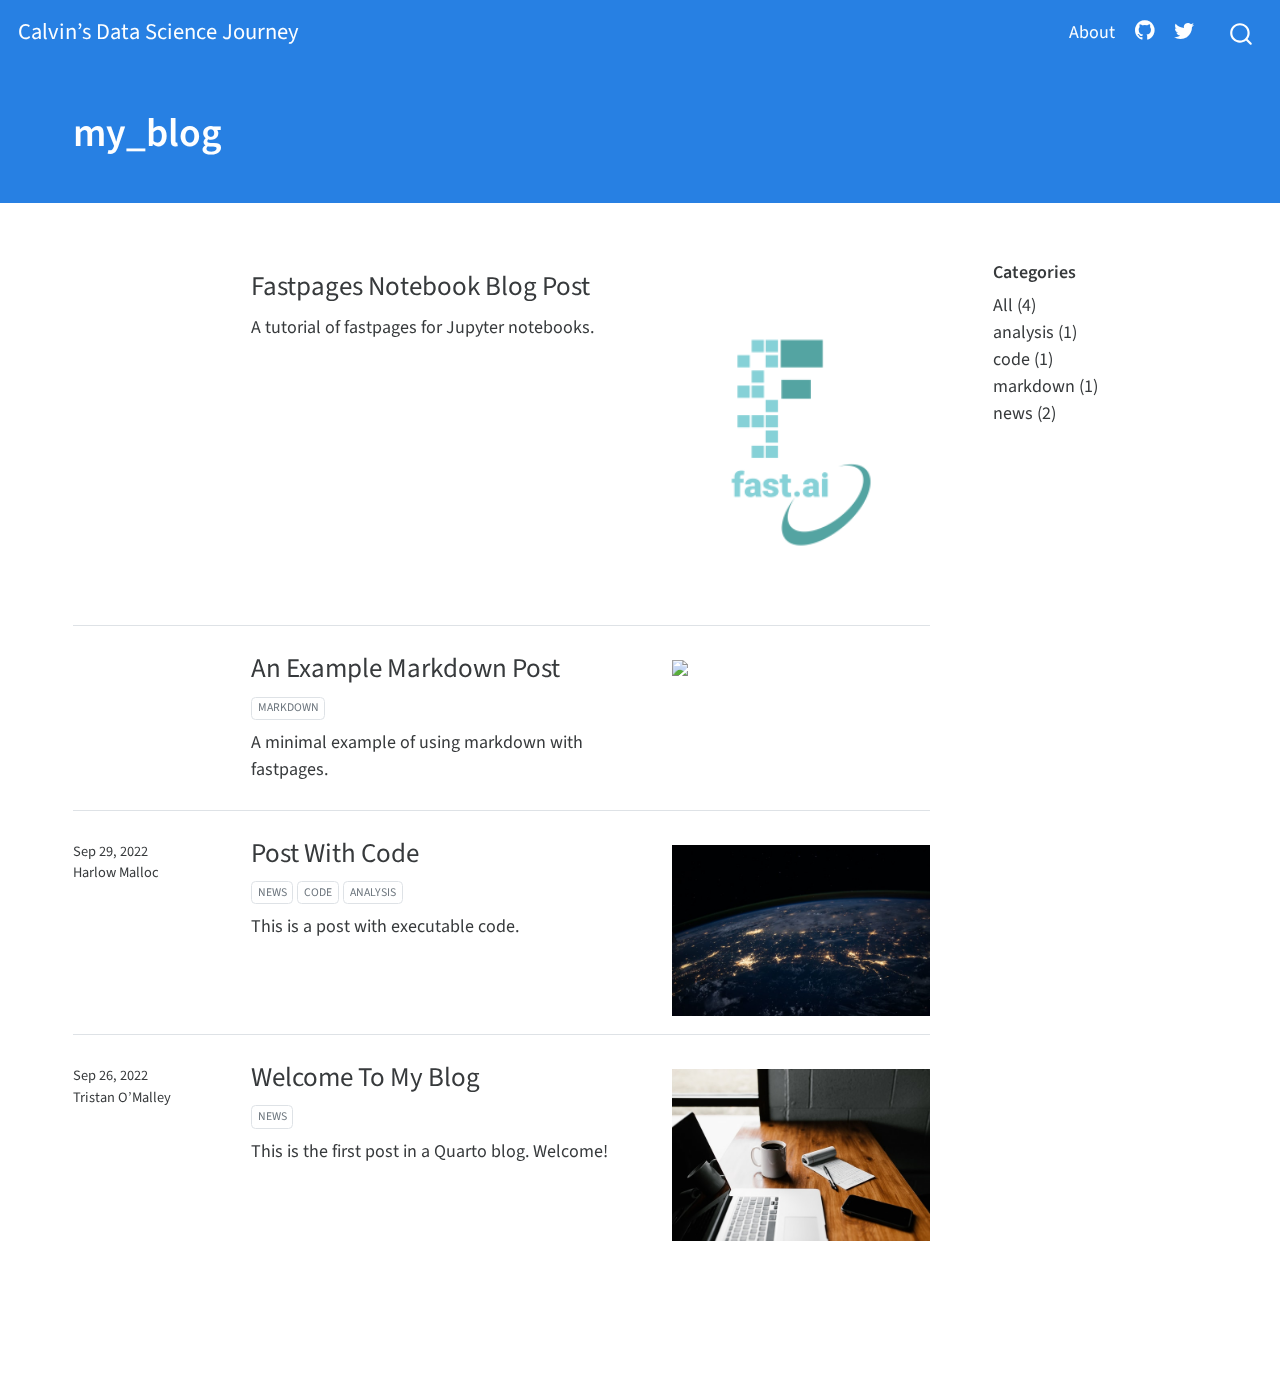
==== docs/index.html @ 59437115 "Initial Post" ====
<!DOCTYPE html>
<html xmlns="http://www.w3.org/1999/xhtml" lang="en" xml:lang="en"><head>

<meta charset="utf-8">
<meta name="generator" content="quarto-1.1.251">

<meta name="viewport" content="width=device-width, initial-scale=1.0, user-scalable=yes">


<title>Calvin’s Data Science Journey - my_blog</title>
<style>
code{white-space: pre-wrap;}
span.smallcaps{font-variant: small-caps;}
div.columns{display: flex; gap: min(4vw, 1.5em);}
div.column{flex: auto; overflow-x: auto;}
div.hanging-indent{margin-left: 1.5em; text-indent: -1.5em;}
ul.task-list{list-style: none;}
ul.task-list li input[type="checkbox"] {
  width: 0.8em;
  margin: 0 0.8em 0.2em -1.6em;
  vertical-align: middle;
}
</style>


<script src="site_libs/quarto-nav/quarto-nav.js"></script>
<script src="site_libs/quarto-nav/headroom.min.js"></script>
<script src="site_libs/clipboard/clipboard.min.js"></script>
<script src="site_libs/quarto-search/autocomplete.umd.js"></script>
<script src="site_libs/quarto-search/fuse.min.js"></script>
<script src="site_libs/quarto-search/quarto-search.js"></script>
<meta name="quarto:offset" content="./">
<script src="site_libs/quarto-listing/list.min.js"></script>
<script src="site_libs/quarto-listing/quarto-listing.js"></script>
<script src="site_libs/quarto-html/quarto.js"></script>
<script src="site_libs/quarto-html/popper.min.js"></script>
<script src="site_libs/quarto-html/tippy.umd.min.js"></script>
<script src="site_libs/quarto-html/anchor.min.js"></script>
<link href="site_libs/quarto-html/tippy.css" rel="stylesheet">
<link href="site_libs/quarto-html/quarto-syntax-highlighting.css" rel="stylesheet" id="quarto-text-highlighting-styles">
<script src="site_libs/bootstrap/bootstrap.min.js"></script>
<link href="site_libs/bootstrap/bootstrap-icons.css" rel="stylesheet">
<link href="site_libs/bootstrap/bootstrap.min.css" rel="stylesheet" id="quarto-bootstrap" data-mode="light">
<script id="quarto-search-options" type="application/json">{
  "location": "navbar",
  "copy-button": false,
  "collapse-after": 3,
  "panel-placement": "end",
  "type": "overlay",
  "limit": 20,
  "language": {
    "search-no-results-text": "No results",
    "search-matching-documents-text": "matching documents",
    "search-copy-link-title": "Copy link to search",
    "search-hide-matches-text": "Hide additional matches",
    "search-more-match-text": "more match in this document",
    "search-more-matches-text": "more matches in this document",
    "search-clear-button-title": "Clear",
    "search-detached-cancel-button-title": "Cancel",
    "search-submit-button-title": "Submit"
  }
}</script>
<script>

  window.document.addEventListener("DOMContentLoaded", function (_event) {
    const listingTargetEl = window.document.querySelector('#listing-listing .list');
    if (!listingTargetEl) {
      // No listing discovered, do not attach.
      return; 
    }

    const options = {
      valueNames: ['listing-date','listing-title','listing-author','listing-image','listing-description','listing-categories',{ data: ['index'] },{ data: ['categories'] },{ data: ['listing-date-sort'] },{ data: ['listing-file-modified-sort'] }],
      
      searchColumns: ["listing-date","listing-title","listing-author","listing-image","listing-description","listing-categories"],
    };

    window['quarto-listings'] = window['quarto-listings'] || {};
    window['quarto-listings']['listing-listing'] = new List('listing-listing', options);

    if (window['quarto-listing-loaded']) {
      window['quarto-listing-loaded']();
    }
  });

  window.addEventListener('hashchange',() => {
    if (window['quarto-listing-loaded']) {
      window['quarto-listing-loaded']();
    }
  })
  </script>

  <script src="https://cdn.jsdelivr.net/npm/mathjax@3/es5/tex-chtml-full.js" type="text/javascript"></script>

<link rel="stylesheet" href="styles.css">
</head>

<body class="nav-fixed">

<div id="quarto-search-results"></div>
  <header id="quarto-header" class="headroom fixed-top">
    <nav class="navbar navbar-expand-lg navbar-dark ">
      <div class="navbar-container container-fluid">
      <div class="navbar-brand-container">
    <a class="navbar-brand" href="./index.html">
    <span class="navbar-title">Calvin’s Data Science Journey</span>
    </a>
  </div>
          <button class="navbar-toggler" type="button" data-bs-toggle="collapse" data-bs-target="#navbarCollapse" aria-controls="navbarCollapse" aria-expanded="false" aria-label="Toggle navigation" onclick="if (window.quartoToggleHeadroom) { window.quartoToggleHeadroom(); }">
  <span class="navbar-toggler-icon"></span>
</button>
          <div class="collapse navbar-collapse" id="navbarCollapse">
            <ul class="navbar-nav navbar-nav-scroll ms-auto">
  <li class="nav-item">
    <a class="nav-link" href="./about.html">About</a>
  </li>  
  <li class="nav-item compact">
    <a class="nav-link" href="https://github.com/calvpang"><i class="bi bi-github" role="img">
</i> 
 </a>
  </li>  
  <li class="nav-item compact">
    <a class="nav-link" href="https://twitter.com"><i class="bi bi-twitter" role="img">
</i> 
 </a>
  </li>  
</ul>
              <div id="quarto-search" class="" title="Search"></div>
          </div> <!-- /navcollapse -->
      </div> <!-- /container-fluid -->
    </nav>
</header>
<!-- content -->
<header id="title-block-header" class="quarto-title-block default page-columns page-full">
  <div class="quarto-title-banner page-columns page-full">
    <div class="quarto-title column-page-left">
      <h1 class="title">my_blog</h1>
                      </div>
  </div>
    
  
  <div class="quarto-title-meta">

      
      
    </div>
    
  
  </header><div id="quarto-content" class="quarto-container page-columns page-rows-contents page-layout-full page-navbar">
<!-- sidebar -->
<!-- margin-sidebar -->
    <div id="quarto-margin-sidebar" class="sidebar margin-sidebar">
        
    <h5 class="quarto-listing-category-title">Categories</h5><div class="quarto-listing-category category-default"><div class="category" data-category="">All <span class="quarto-category-count">(4)</span></div><div class="category" data-category="analysis">analysis <span class="quarto-category-count">(1)</span></div><div class="category" data-category="code">code <span class="quarto-category-count">(1)</span></div><div class="category" data-category="markdown">markdown <span class="quarto-category-count">(1)</span></div><div class="category" data-category="news">news <span class="quarto-category-count">(2)</span></div></div></div>
<!-- main -->
<main class="content quarto-banner-title-block column-page-left" id="quarto-document-content">








<div class="quarto-listing quarto-listing-container-default" id="listing-listing">
<div class="list quarto-listing-default">
<div class="quarto-post image-right" data-index="0" data-listing-file-modified-sort="1664432983023" data-listing-reading-time-sort="3.28">
<div class="thumbnail">
<p><a href="./posts/2020-02-20-test.html"> <img src="./posts/my_icons/fastai_logo.png" class="thumnail-image"> </a></p>
</div>
<div class="body">
<a href="./posts/2020-02-20-test.html">
<h3 class="no-anchor listing-title">
Fastpages Notebook Blog Post
</h3>
<div class="listing-subtitle">

</div>
<div class="listing-description">
A tutorial of fastpages for Jupyter notebooks.
</div>
</a>
</div>
<div class="metadata">
<a href="./posts/2020-02-20-test.html"> </a>
</div>
</div>
<div class="quarto-post image-right" data-index="1" data-categories="markdown" data-listing-file-modified-sort="1664432991187" data-listing-reading-time-sort="1.195">
<div class="thumbnail">
<p><a href="./posts/2020-01-14-test-markdown-post.html"> <img src="./posts/{{ site.baseurl }}/images/logo.png " class="thumnail-image"> </a></p>
</div>
<div class="body">
<a href="./posts/2020-01-14-test-markdown-post.html">
<h3 class="no-anchor listing-title">
An Example Markdown Post
</h3>
<div class="listing-subtitle">

</div>
</a>
<div class="listing-categories">
<div class="listing-category" onclick="window.quartoListingCategory('markdown'); return false;">
markdown
</div>
</div>
<a href="./posts/2020-01-14-test-markdown-post.html">
<div class="listing-description">
<p>A minimal example of using markdown with fastpages.</p>
</div>
</a>
</div>
<div class="metadata">
<a href="./posts/2020-01-14-test-markdown-post.html"> </a>
</div>
</div>
<div class="quarto-post image-right" data-index="2" data-categories="news,code,analysis" data-listing-date-sort="1664380800000" data-listing-file-modified-sort="1664432905523" data-listing-reading-time-sort="0.035">
<div class="thumbnail">
<p><a href="./posts/post-with-code/index.html"> <img src="./posts/post-with-code/image.jpg" class="thumnail-image"> </a></p>
</div>
<div class="body">
<a href="./posts/post-with-code/index.html">
<h3 class="no-anchor listing-title">
Post With Code
</h3>
<div class="listing-subtitle">

</div>
</a>
<div class="listing-categories">
<div class="listing-category" onclick="window.quartoListingCategory('news'); return false;">
news
</div>
<div class="listing-category" onclick="window.quartoListingCategory('code'); return false;">
code
</div>
<div class="listing-category" onclick="window.quartoListingCategory('analysis'); return false;">
analysis
</div>
</div>
<a href="./posts/post-with-code/index.html">
<div class="listing-description">
This is a post with executable code.
</div>
</a>
</div>
<div class="metadata">
<a href="./posts/post-with-code/index.html">
<div class="listing-date">
Sep 29, 2022
</div>
<div class="listing-author">
Harlow Malloc
</div>
</a>
</div>
</div>
<div class="quarto-post image-right" data-index="3" data-categories="news" data-listing-date-sort="1664121600000" data-listing-file-modified-sort="1664432905522" data-listing-reading-time-sort="0.16">
<div class="thumbnail">
<p><a href="./posts/welcome/index.html"> <img src="./posts/welcome/thumbnail.jpg" class="thumnail-image"> </a></p>
</div>
<div class="body">
<a href="./posts/welcome/index.html">
<h3 class="no-anchor listing-title">
Welcome To My Blog
</h3>
<div class="listing-subtitle">

</div>
</a>
<div class="listing-categories">
<div class="listing-category" onclick="window.quartoListingCategory('news'); return false;">
news
</div>
</div>
<a href="./posts/welcome/index.html">
<div class="listing-description">
This is the first post in a Quarto blog. Welcome!
</div>
</a>
</div>
<div class="metadata">
<a href="./posts/welcome/index.html">
<div class="listing-date">
Sep 26, 2022
</div>
<div class="listing-author">
Tristan O’Malley
</div>
</a>
</div>
</div>
</div>
<div class="listing-no-matching d-none">
No matching items
</div>
</div></main> <!-- /main -->
<script id="quarto-html-after-body" type="application/javascript">
window.document.addEventListener("DOMContentLoaded", function (event) {
  const toggleBodyColorMode = (bsSheetEl) => {
    const mode = bsSheetEl.getAttribute("data-mode");
    const bodyEl = window.document.querySelector("body");
    if (mode === "dark") {
      bodyEl.classList.add("quarto-dark");
      bodyEl.classList.remove("quarto-light");
    } else {
      bodyEl.classList.add("quarto-light");
      bodyEl.classList.remove("quarto-dark");
    }
  }
  const toggleBodyColorPrimary = () => {
    const bsSheetEl = window.document.querySelector("link#quarto-bootstrap");
    if (bsSheetEl) {
      toggleBodyColorMode(bsSheetEl);
    }
  }
  toggleBodyColorPrimary();  
  const icon = "";
  const anchorJS = new window.AnchorJS();
  anchorJS.options = {
    placement: 'right',
    icon: icon
  };
  anchorJS.add('.anchored');
  const clipboard = new window.ClipboardJS('.code-copy-button', {
    target: function(trigger) {
      return trigger.previousElementSibling;
    }
  });
  clipboard.on('success', function(e) {
    // button target
    const button = e.trigger;
    // don't keep focus
    button.blur();
    // flash "checked"
    button.classList.add('code-copy-button-checked');
    var currentTitle = button.getAttribute("title");
    button.setAttribute("title", "Copied!");
    setTimeout(function() {
      button.setAttribute("title", currentTitle);
      button.classList.remove('code-copy-button-checked');
    }, 1000);
    // clear code selection
    e.clearSelection();
  });
  function tippyHover(el, contentFn) {
    const config = {
      allowHTML: true,
      content: contentFn,
      maxWidth: 500,
      delay: 100,
      arrow: false,
      appendTo: function(el) {
          return el.parentElement;
      },
      interactive: true,
      interactiveBorder: 10,
      theme: 'quarto',
      placement: 'bottom-start'
    };
    window.tippy(el, config); 
  }
  const noterefs = window.document.querySelectorAll('a[role="doc-noteref"]');
  for (var i=0; i<noterefs.length; i++) {
    const ref = noterefs[i];
    tippyHover(ref, function() {
      // use id or data attribute instead here
      let href = ref.getAttribute('data-footnote-href') || ref.getAttribute('href');
      try { href = new URL(href).hash; } catch {}
      const id = href.replace(/^#\/?/, "");
      const note = window.document.getElementById(id);
      return note.innerHTML;
    });
  }
  var bibliorefs = window.document.querySelectorAll('a[role="doc-biblioref"]');
  for (var i=0; i<bibliorefs.length; i++) {
    const ref = bibliorefs[i];
    const cites = ref.parentNode.getAttribute('data-cites').split(' ');
    tippyHover(ref, function() {
      var popup = window.document.createElement('div');
      cites.forEach(function(cite) {
        var citeDiv = window.document.createElement('div');
        citeDiv.classList.add('hanging-indent');
        citeDiv.classList.add('csl-entry');
        var biblioDiv = window.document.getElementById('ref-' + cite);
        if (biblioDiv) {
          citeDiv.innerHTML = biblioDiv.innerHTML;
        }
        popup.appendChild(citeDiv);
      });
      return popup.innerHTML;
    });
  }
});
</script>
</div> <!-- /content -->



</body></html>
---- docs/site_libs/quarto-html/tippy.css ----
.tippy-box[data-animation=fade][data-state=hidden]{opacity:0}[data-tippy-root]{max-width:calc(100vw - 10px)}.tippy-box{position:relative;background-color:#333;color:#fff;border-radius:4px;font-size:14px;line-height:1.4;white-space:normal;outline:0;transition-property:transform,visibility,opacity}.tippy-box[data-placement^=top]>.tippy-arrow{bottom:0}.tippy-box[data-placement^=top]>.tippy-arrow:before{bottom:-7px;left:0;border-width:8px 8px 0;border-top-color:initial;transform-origin:center top}.tippy-box[data-placement^=bottom]>.tippy-arrow{top:0}.tippy-box[data-placement^=bottom]>.tippy-arrow:before{top:-7px;left:0;border-width:0 8px 8px;border-bottom-color:initial;transform-origin:center bottom}.tippy-box[data-placement^=left]>.tippy-arrow{right:0}.tippy-box[data-placement^=left]>.tippy-arrow:before{border-width:8px 0 8px 8px;border-left-color:initial;right:-7px;transform-origin:center left}.tippy-box[data-placement^=right]>.tippy-arrow{left:0}.tippy-box[data-placement^=right]>.tippy-arrow:before{left:-7px;border-width:8px 8px 8px 0;border-right-color:initial;transform-origin:center right}.tippy-box[data-inertia][data-state=visible]{transition-timing-function:cubic-bezier(.54,1.5,.38,1.11)}.tippy-arrow{width:16px;height:16px;color:#333}.tippy-arrow:before{content:"";position:absolute;border-color:transparent;border-style:solid}.tippy-content{position:relative;padding:5px 9px;z-index:1}
---- docs/site_libs/quarto-html/quarto-syntax-highlighting.css ----
/* quarto syntax highlight colors */
:root {
  --quarto-hl-ot-color: #003B4F;
  --quarto-hl-at-color: #657422;
  --quarto-hl-ss-color: #20794D;
  --quarto-hl-an-color: #5E5E5E;
  --quarto-hl-fu-color: #4758AB;
  --quarto-hl-st-color: #20794D;
  --quarto-hl-cf-color: #003B4F;
  --quarto-hl-op-color: #5E5E5E;
  --quarto-hl-er-color: #AD0000;
  --quarto-hl-bn-color: #AD0000;
  --quarto-hl-al-color: #AD0000;
  --quarto-hl-va-color: #111111;
  --quarto-hl-bu-color: inherit;
  --quarto-hl-ex-color: inherit;
  --quarto-hl-pp-color: #AD0000;
  --quarto-hl-in-color: #5E5E5E;
  --quarto-hl-vs-color: #20794D;
  --quarto-hl-wa-color: #5E5E5E;
  --quarto-hl-do-color: #5E5E5E;
  --quarto-hl-im-color: #00769E;
  --quarto-hl-ch-color: #20794D;
  --quarto-hl-dt-color: #AD0000;
  --quarto-hl-fl-color: #AD0000;
  --quarto-hl-co-color: #5E5E5E;
  --quarto-hl-cv-color: #5E5E5E;
  --quarto-hl-cn-color: #8f5902;
  --quarto-hl-sc-color: #5E5E5E;
  --quarto-hl-dv-color: #AD0000;
  --quarto-hl-kw-color: #003B4F;
}

/* other quarto variables */
:root {
  --quarto-font-monospace: SFMono-Regular, Menlo, Monaco, Consolas, "Liberation Mono", "Courier New", monospace;
}

pre > code.sourceCode > span {
  color: #003B4F;
}

code span {
  color: #003B4F;
}

code.sourceCode > span {
  color: #003B4F;
}

div.sourceCode,
div.sourceCode pre.sourceCode {
  color: #003B4F;
}

code span.ot {
  color: #003B4F;
}

code span.at {
  color: #657422;
}

code span.ss {
  color: #20794D;
}

code span.an {
  color: #5E5E5E;
}

code span.fu {
  color: #4758AB;
}

code span.st {
  color: #20794D;
}

code span.cf {
  color: #003B4F;
}

code span.op {
  color: #5E5E5E;
}

code span.er {
  color: #AD0000;
}

code span.bn {
  color: #AD0000;
}

code span.al {
  color: #AD0000;
}

code span.va {
  color: #111111;
}

code span.pp {
  color: #AD0000;
}

code span.in {
  color: #5E5E5E;
}

code span.vs {
  color: #20794D;
}

code span.wa {
  color: #5E5E5E;
  font-style: italic;
}

code span.do {
  color: #5E5E5E;
  font-style: italic;
}

code span.im {
  color: #00769E;
}

code span.ch {
  color: #20794D;
}

code span.dt {
  color: #AD0000;
}

code span.fl {
  color: #AD0000;
}

code span.co {
  color: #5E5E5E;
}

code span.cv {
  color: #5E5E5E;
  font-style: italic;
}

code span.cn {
  color: #8f5902;
}

code span.sc {
  color: #5E5E5E;
}

code span.dv {
  color: #AD0000;
}

code span.kw {
  color: #003B4F;
}

.prevent-inlining {
  content: "</";
}

/*# sourceMappingURL=debc5d5d77c3f9108843748ff7464032.css.map */
---- docs/styles.css ----
/* css styles */
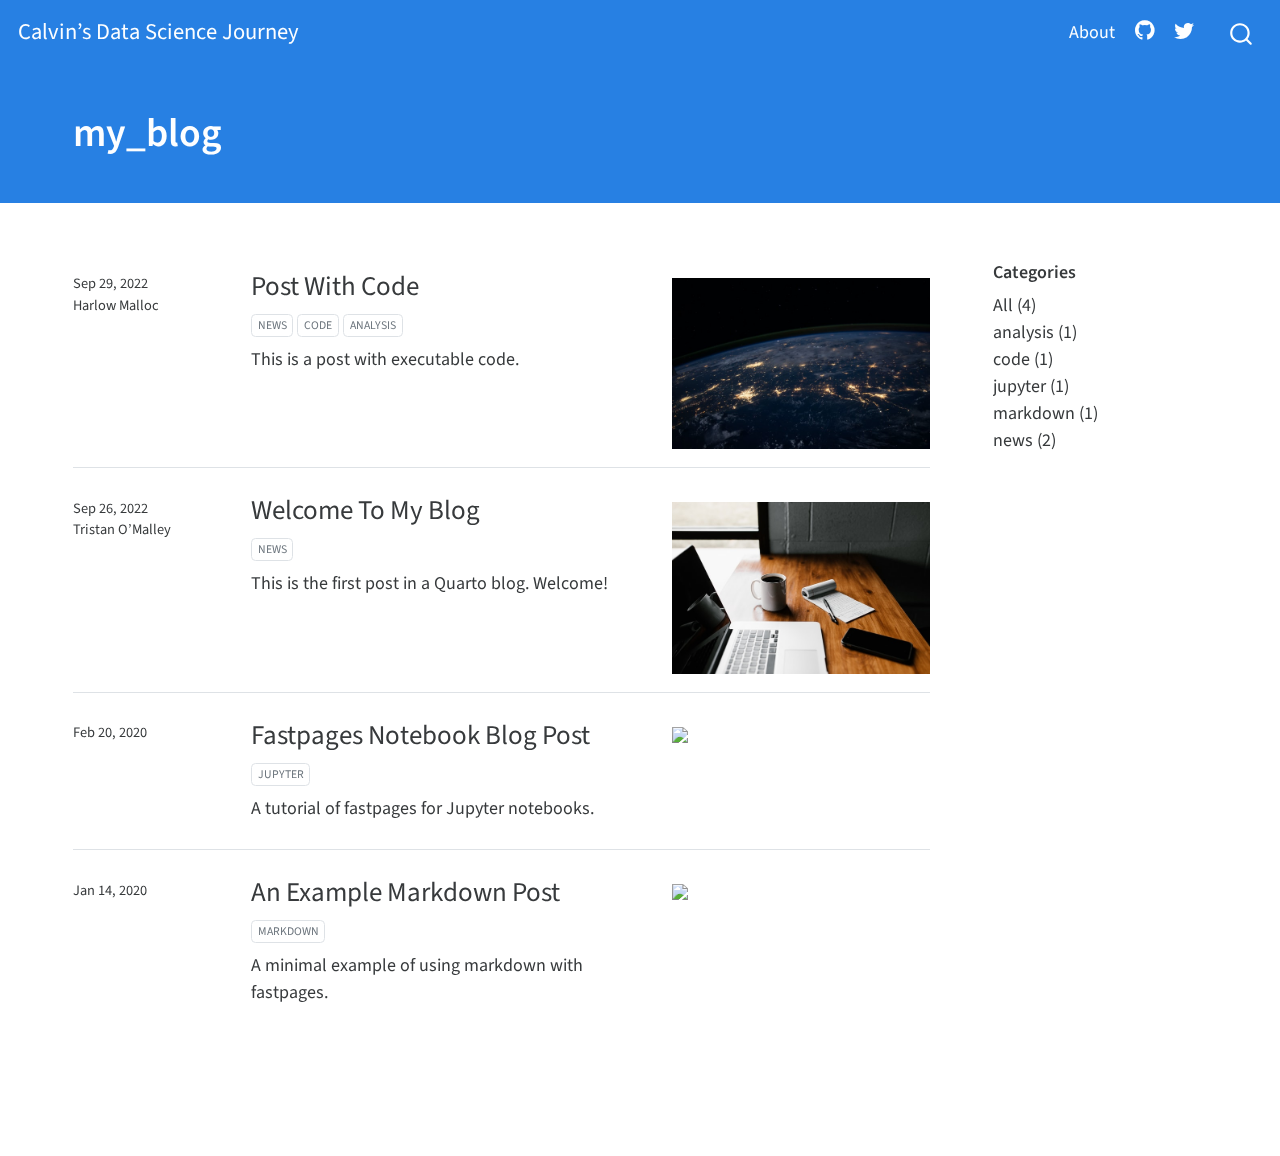
==== commit 2910d299: "Re-render First Post" ====
--- a/docs/index.html
+++ b/docs/index.html
@@ -151,7 +151,7 @@
 <!-- margin-sidebar -->
     <div id="quarto-margin-sidebar" class="sidebar margin-sidebar">
         
-    <h5 class="quarto-listing-category-title">Categories</h5><div class="quarto-listing-category category-default"><div class="category" data-category="">All <span class="quarto-category-count">(4)</span></div><div class="category" data-category="analysis">analysis <span class="quarto-category-count">(1)</span></div><div class="category" data-category="code">code <span class="quarto-category-count">(1)</span></div><div class="category" data-category="markdown">markdown <span class="quarto-category-count">(1)</span></div><div class="category" data-category="news">news <span class="quarto-category-count">(2)</span></div></div></div>
+    <h5 class="quarto-listing-category-title">Categories</h5><div class="quarto-listing-category category-default"><div class="category" data-category="">All <span class="quarto-category-count">(4)</span></div><div class="category" data-category="analysis">analysis <span class="quarto-category-count">(1)</span></div><div class="category" data-category="code">code <span class="quarto-category-count">(1)</span></div><div class="category" data-category="jupyter">jupyter <span class="quarto-category-count">(1)</span></div><div class="category" data-category="markdown">markdown <span class="quarto-category-count">(1)</span></div><div class="category" data-category="news">news <span class="quarto-category-count">(2)</span></div></div></div>
 <!-- main -->
 <main class="content quarto-banner-title-block column-page-left" id="quarto-document-content">
 
@@ -164,9 +164,85 @@
 
 <div class="quarto-listing quarto-listing-container-default" id="listing-listing">
 <div class="list quarto-listing-default">
-<div class="quarto-post image-right" data-index="0" data-listing-file-modified-sort="1664432983023" data-listing-reading-time-sort="3.28">
+<div class="quarto-post image-right" data-index="0" data-categories="news,code,analysis" data-listing-date-sort="1664380800000" data-listing-file-modified-sort="1664432905523" data-listing-reading-time-sort="0.035">
 <div class="thumbnail">
-<p><a href="./posts/2020-02-20-test.html"> <img src="./posts/my_icons/fastai_logo.png" class="thumnail-image"> </a></p>
+<p><a href="./posts/post-with-code/index.html"> <img src="./posts/post-with-code/image.jpg" class="thumnail-image"> </a></p>
+</div>
+<div class="body">
+<a href="./posts/post-with-code/index.html">
+<h3 class="no-anchor listing-title">
+Post With Code
+</h3>
+<div class="listing-subtitle">
+
+</div>
+</a>
+<div class="listing-categories">
+<div class="listing-category" onclick="window.quartoListingCategory('news'); return false;">
+news
+</div>
+<div class="listing-category" onclick="window.quartoListingCategory('code'); return false;">
+code
+</div>
+<div class="listing-category" onclick="window.quartoListingCategory('analysis'); return false;">
+analysis
+</div>
+</div>
+<a href="./posts/post-with-code/index.html">
+<div class="listing-description">
+This is a post with executable code.
+</div>
+</a>
+</div>
+<div class="metadata">
+<a href="./posts/post-with-code/index.html">
+<div class="listing-date">
+Sep 29, 2022
+</div>
+<div class="listing-author">
+Harlow Malloc
+</div>
+</a>
+</div>
+</div>
+<div class="quarto-post image-right" data-index="1" data-categories="news" data-listing-date-sort="1664121600000" data-listing-file-modified-sort="1664432905522" data-listing-reading-time-sort="0.16">
+<div class="thumbnail">
+<p><a href="./posts/welcome/index.html"> <img src="./posts/welcome/thumbnail.jpg" class="thumnail-image"> </a></p>
+</div>
+<div class="body">
+<a href="./posts/welcome/index.html">
+<h3 class="no-anchor listing-title">
+Welcome To My Blog
+</h3>
+<div class="listing-subtitle">
+
+</div>
+</a>
+<div class="listing-categories">
+<div class="listing-category" onclick="window.quartoListingCategory('news'); return false;">
+news
+</div>
+</div>
+<a href="./posts/welcome/index.html">
+<div class="listing-description">
+This is the first post in a Quarto blog. Welcome!
+</div>
+</a>
+</div>
+<div class="metadata">
+<a href="./posts/welcome/index.html">
+<div class="listing-date">
+Sep 26, 2022
+</div>
+<div class="listing-author">
+Tristan O’Malley
+</div>
+</a>
+</div>
+</div>
+<div class="quarto-post image-right" data-index="2" data-categories="jupyter" data-listing-date-sort="1582128000000" data-listing-file-modified-sort="1664437444463" data-listing-reading-time-sort="3.14">
+<div class="thumbnail">
+<p><a href="./posts/2020-02-20-test.html"> <img src="./posts/images/chart-preview.png" class="thumnail-image"> </a></p>
 </div>
 <div class="body">
 <a href="./posts/2020-02-20-test.html">
@@ -176,16 +252,27 @@
 <div class="listing-subtitle">
 
 </div>
+</a>
+<div class="listing-categories">
+<div class="listing-category" onclick="window.quartoListingCategory('jupyter'); return false;">
+jupyter
+</div>
+</div>
+<a href="./posts/2020-02-20-test.html">
 <div class="listing-description">
-A tutorial of fastpages for Jupyter notebooks.
+<p>A tutorial of fastpages for Jupyter notebooks.</p>
 </div>
 </a>
 </div>
 <div class="metadata">
-<a href="./posts/2020-02-20-test.html"> </a>
-</div>
-</div>
-<div class="quarto-post image-right" data-index="1" data-categories="markdown" data-listing-file-modified-sort="1664432991187" data-listing-reading-time-sort="1.195">
+<a href="./posts/2020-02-20-test.html">
+<div class="listing-date">
+Feb 20, 2020
+</div>
+</a>
+</div>
+</div>
+<div class="quarto-post image-right" data-index="3" data-categories="markdown" data-listing-date-sort="1578931200000" data-listing-file-modified-sort="1664437444464" data-listing-reading-time-sort="1.195">
 <div class="thumbnail">
 <p><a href="./posts/2020-01-14-test-markdown-post.html"> <img src="./posts/{{ site.baseurl }}/images/logo.png " class="thumnail-image"> </a></p>
 </div>
@@ -210,81 +297,9 @@
 </a>
 </div>
 <div class="metadata">
-<a href="./posts/2020-01-14-test-markdown-post.html"> </a>
-</div>
-</div>
-<div class="quarto-post image-right" data-index="2" data-categories="news,code,analysis" data-listing-date-sort="1664380800000" data-listing-file-modified-sort="1664432905523" data-listing-reading-time-sort="0.035">
-<div class="thumbnail">
-<p><a href="./posts/post-with-code/index.html"> <img src="./posts/post-with-code/image.jpg" class="thumnail-image"> </a></p>
-</div>
-<div class="body">
-<a href="./posts/post-with-code/index.html">
-<h3 class="no-anchor listing-title">
-Post With Code
-</h3>
-<div class="listing-subtitle">
-
-</div>
-</a>
-<div class="listing-categories">
-<div class="listing-category" onclick="window.quartoListingCategory('news'); return false;">
-news
-</div>
-<div class="listing-category" onclick="window.quartoListingCategory('code'); return false;">
-code
-</div>
-<div class="listing-category" onclick="window.quartoListingCategory('analysis'); return false;">
-analysis
-</div>
-</div>
-<a href="./posts/post-with-code/index.html">
-<div class="listing-description">
-This is a post with executable code.
-</div>
-</a>
-</div>
-<div class="metadata">
-<a href="./posts/post-with-code/index.html">
+<a href="./posts/2020-01-14-test-markdown-post.html">
 <div class="listing-date">
-Sep 29, 2022
-</div>
-<div class="listing-author">
-Harlow Malloc
-</div>
-</a>
-</div>
-</div>
-<div class="quarto-post image-right" data-index="3" data-categories="news" data-listing-date-sort="1664121600000" data-listing-file-modified-sort="1664432905522" data-listing-reading-time-sort="0.16">
-<div class="thumbnail">
-<p><a href="./posts/welcome/index.html"> <img src="./posts/welcome/thumbnail.jpg" class="thumnail-image"> </a></p>
-</div>
-<div class="body">
-<a href="./posts/welcome/index.html">
-<h3 class="no-anchor listing-title">
-Welcome To My Blog
-</h3>
-<div class="listing-subtitle">
-
-</div>
-</a>
-<div class="listing-categories">
-<div class="listing-category" onclick="window.quartoListingCategory('news'); return false;">
-news
-</div>
-</div>
-<a href="./posts/welcome/index.html">
-<div class="listing-description">
-This is the first post in a Quarto blog. Welcome!
-</div>
-</a>
-</div>
-<div class="metadata">
-<a href="./posts/welcome/index.html">
-<div class="listing-date">
-Sep 26, 2022
-</div>
-<div class="listing-author">
-Tristan O’Malley
+Jan 14, 2020
 </div>
 </a>
 </div>
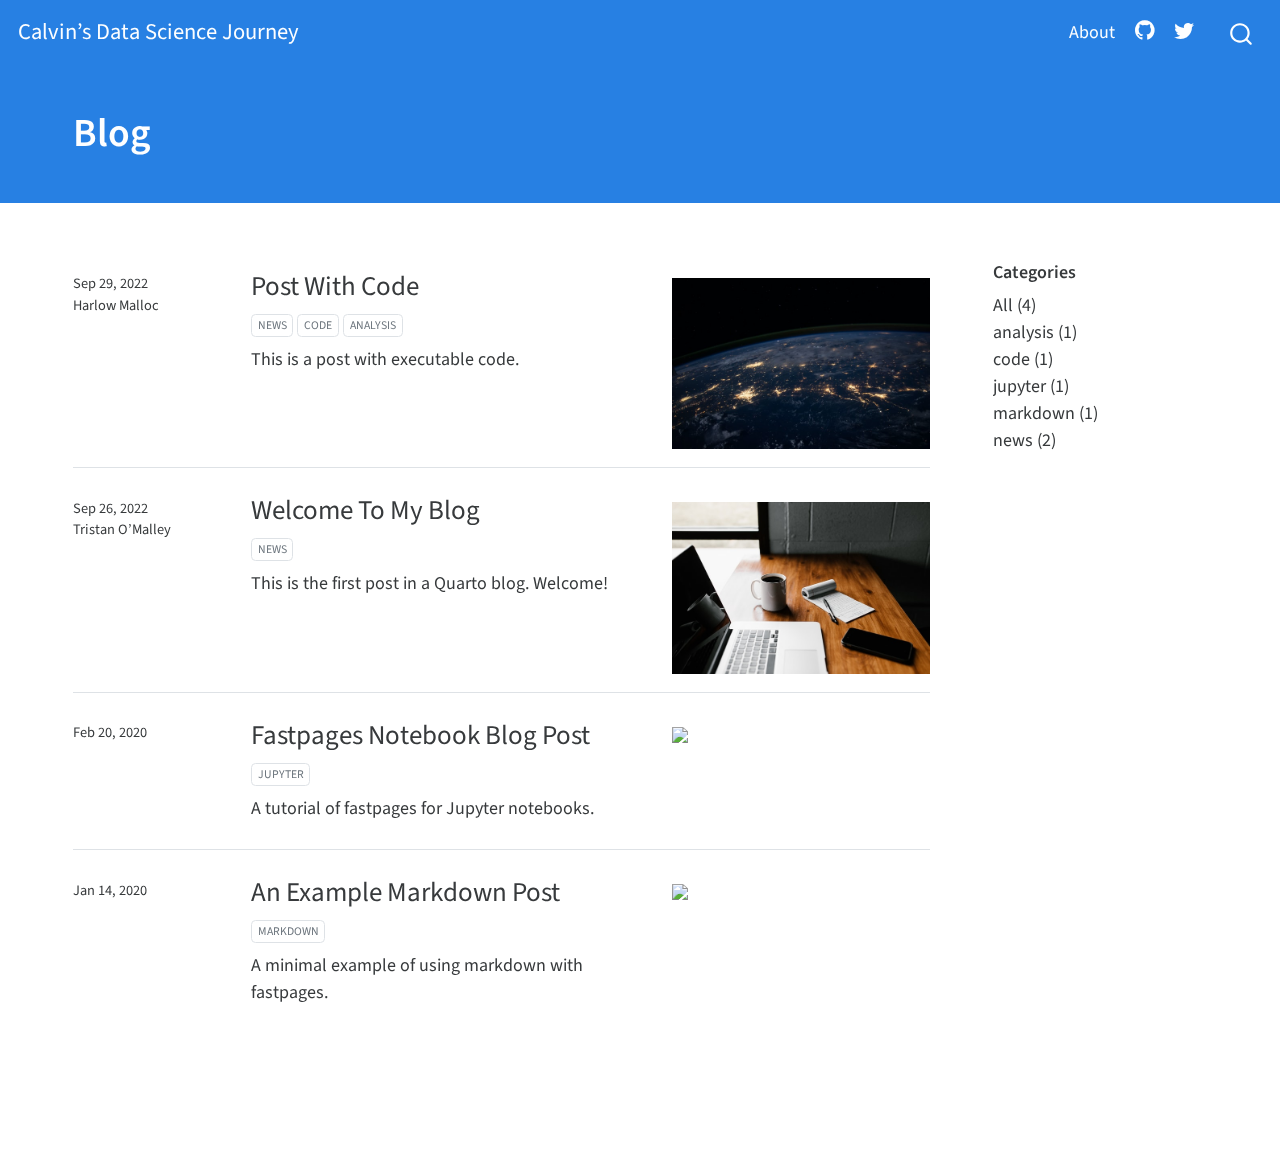
==== commit 6b57ee77: "Update About Me" ====
--- a/docs/index.html
+++ b/docs/index.html
@@ -7,7 +7,7 @@
 <meta name="viewport" content="width=device-width, initial-scale=1.0, user-scalable=yes">
 
 
-<title>Calvin’s Data Science Journey - my_blog</title>
+<title>Calvin’s Data Science Journey - Blog</title>
 <style>
 code{white-space: pre-wrap;}
 span.smallcaps{font-variant: small-caps;}
@@ -134,7 +134,7 @@
 <header id="title-block-header" class="quarto-title-block default page-columns page-full">
   <div class="quarto-title-banner page-columns page-full">
     <div class="quarto-title column-page-left">
-      <h1 class="title">my_blog</h1>
+      <h1 class="title">Blog</h1>
                       </div>
   </div>
     
